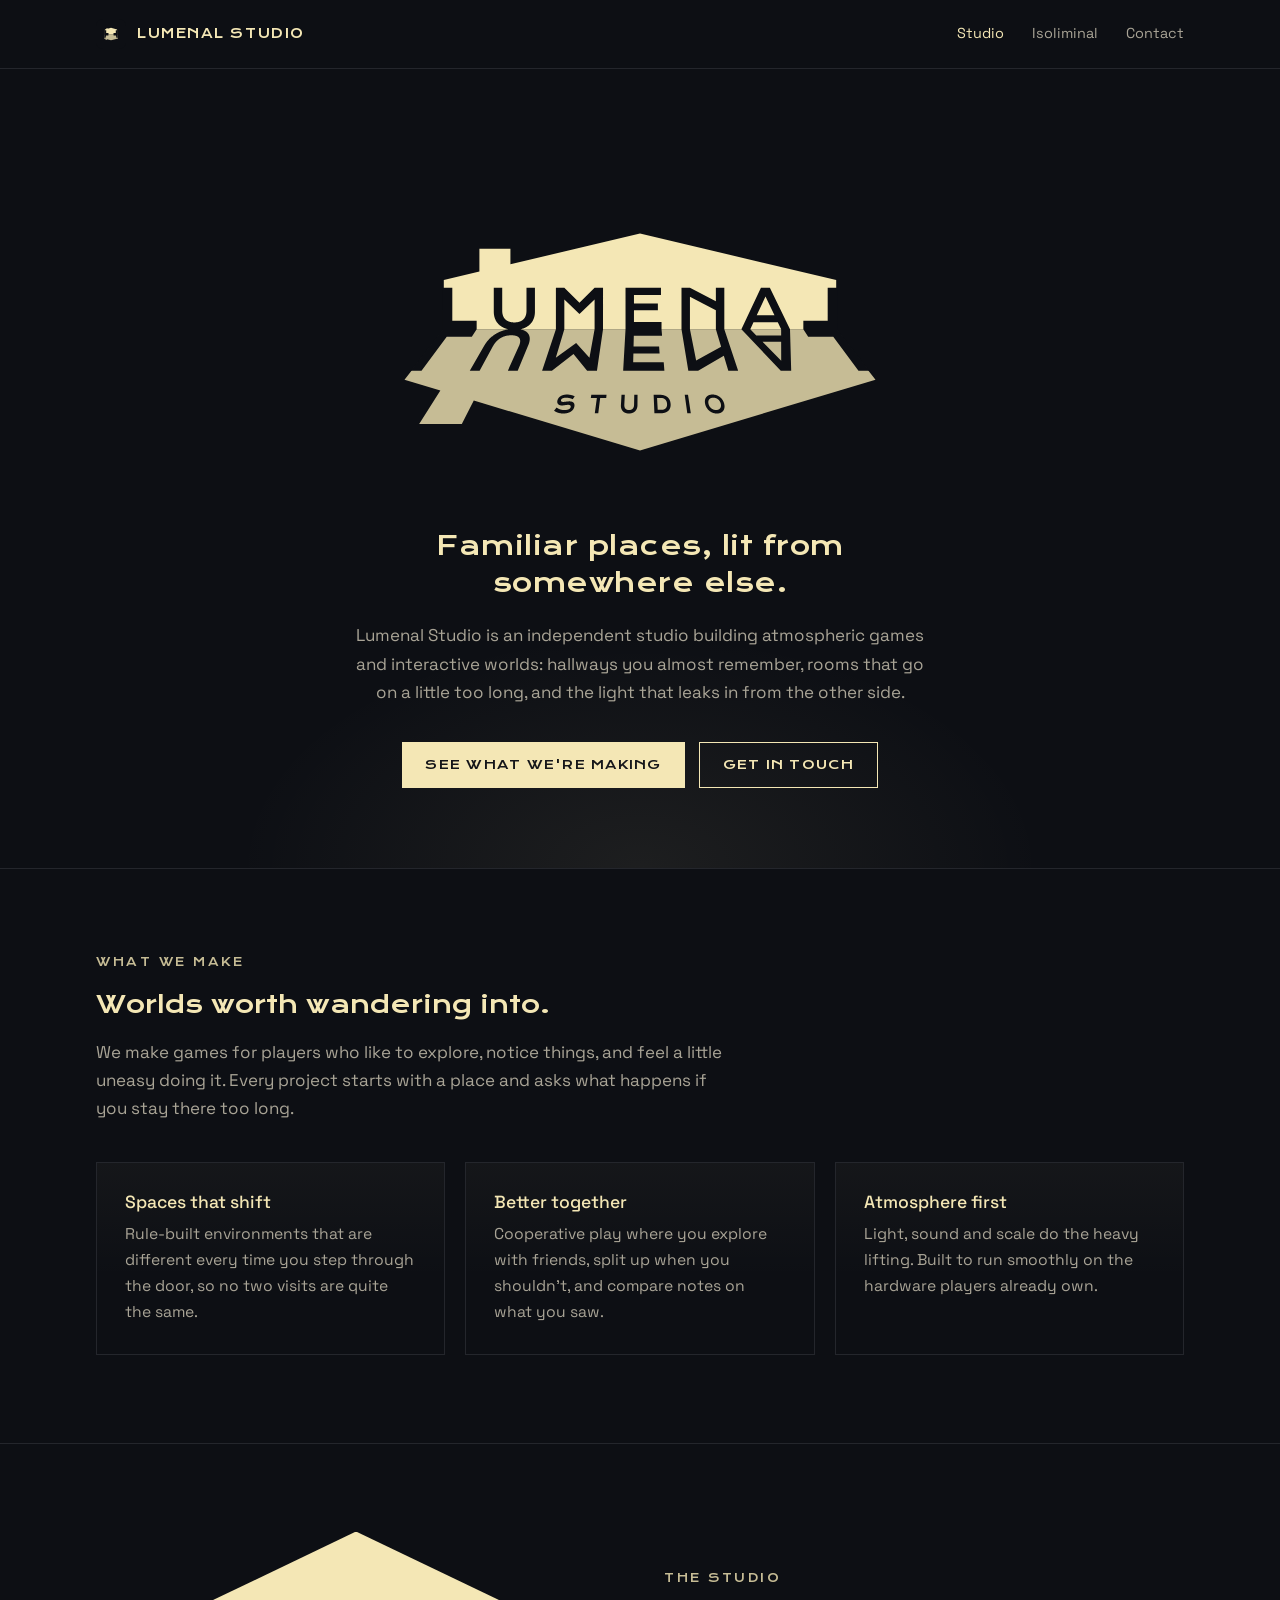
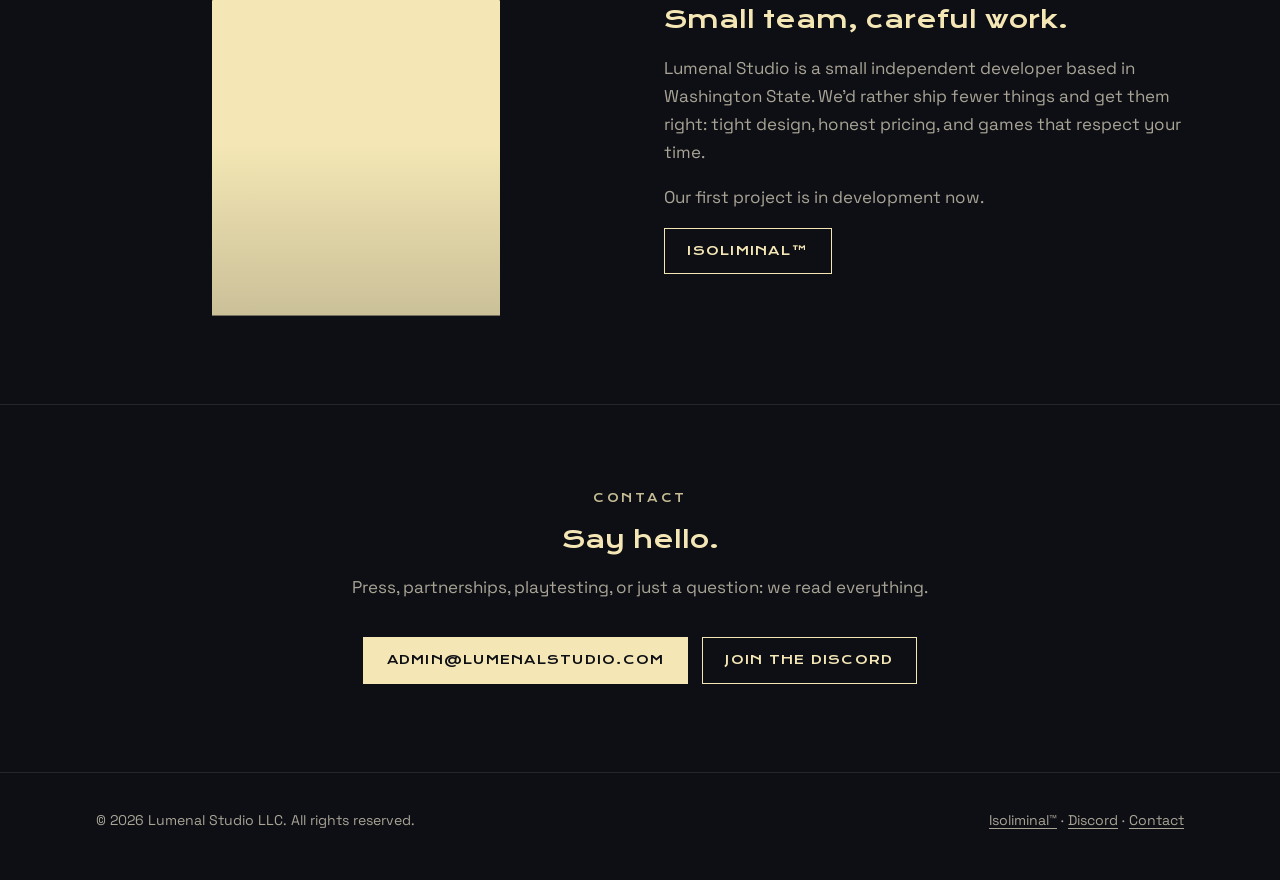
==== index.html @ 5b9efa75 "Initial site: home, Isoliminal coming-soon page, 404 Co-Authored-By: Claude Opus 5.5 <noreply@anthro" ====
<!DOCTYPE html>
<html lang="en">
<head>
  <meta charset="utf-8">
  <meta name="viewport" content="width=device-width, initial-scale=1">
  <title>Lumenal Studio · Independent Games &amp; Interactive Worlds</title>
  <meta name="description" content="Lumenal Studio is an independent studio making atmospheric games and interactive worlds set in familiar spaces that feel just slightly wrong.">
  <meta name="keywords" content="indie game studio, independent games, liminal spaces, atmospheric games, exploration games, procedural generation, cooperative games, Lumenal Studio">
  <link rel="canonical" href="https://lumenalstudio.com/">
  <meta property="og:type" content="website">
  <meta property="og:title" content="Lumenal Studio">
  <meta property="og:description" content="Independent games set in familiar spaces that feel just slightly wrong.">
  <meta property="og:url" content="https://lumenalstudio.com/">
  <meta property="og:image" content="https://lumenalstudio.com/assets/img/og-image.png">
  <meta name="twitter:card" content="summary_large_image">
  <meta name="theme-color" content="#0D0F14">
  <link rel="icon" href="/favicon.ico" sizes="any">
  <link rel="icon" href="/assets/img/icon.svg" type="image/svg+xml">
  <link rel="apple-touch-icon" href="/apple-touch-icon.png">
  <link rel="preload" href="/assets/fonts/krona-one.woff2" as="font" type="font/woff2" crossorigin>
  <link rel="stylesheet" href="/assets/css/site.css">
</head>
<body>
  <header class="site-header">
    <div class="wrap">
      <a class="brand" href="/"><img src="/assets/img/icon.svg" alt="" width="30" height="30"><span>LUMENAL STUDIO</span></a>
      <nav class="nav" aria-label="Main">
        <a href="/" aria-current="page">Studio</a>
        <a href="/isoliminal/">Isoliminal</a>
        <a href="#contact">Contact</a>
      </nav>
    </div>
  </header>

  <main>
    <div class="hero">
      <div class="wrap">
        <img class="logo" src="/assets/img/logo.svg" alt="Lumenal Studio" width="596" height="318">
        <h1>Familiar places, lit from somewhere else.</h1>
        <p>Lumenal Studio is an independent studio building atmospheric games and interactive worlds: hallways you almost remember, rooms that go on a little too long, and the light that leaks in from the other side.</p>
        <div class="actions">
          <a class="btn" href="/isoliminal/">See what we're making</a>
          <a class="btn ghost" href="#contact">Get in touch</a>
        </div>
      </div>
    </div>

    <section>
      <div class="wrap">
        <p class="eyebrow">What we make</p>
        <h2>Worlds worth wandering into.</h2>
        <p class="lede">We make games for players who like to explore, notice things, and feel a little uneasy doing it. Every project starts with a place and asks what happens if you stay there too long.</p>
        <div class="grid">
          <div class="card">
            <h3>Spaces that shift</h3>
            <p>Rule-built environments that are different every time you step through the door, so no two visits are quite the same.</p>
          </div>
          <div class="card">
            <h3>Better together</h3>
            <p>Cooperative play where you explore with friends, split up when you shouldn't, and compare notes on what you saw.</p>
          </div>
          <div class="card">
            <h3>Atmosphere first</h3>
            <p>Light, sound and scale do the heavy lifting. Built to run smoothly on the hardware players already own.</p>
          </div>
        </div>
      </div>
    </section>

    <section>
      <div class="wrap feature">
        <div class="door" aria-hidden="true"></div>
        <div>
          <p class="eyebrow">The studio</p>
          <h2>Small team, careful work.</h2>
          <p class="lede">Lumenal Studio is a small independent developer based in Washington State. We'd rather ship fewer things and get them right: tight design, honest pricing, and games that respect your time.</p>
          <p class="lede">Our first project is in development now.</p>
          <a class="btn ghost" href="/isoliminal/">Isoliminal&trade;</a>
        </div>
      </div>
    </section>

    <section id="contact">
      <div class="wrap" style="text-align:center">
        <p class="eyebrow">Contact</p>
        <h2>Say hello.</h2>
        <p class="lede" style="margin-inline:auto">Press, partnerships, playtesting, or just a question: we read everything.</p>
        <div class="actions">
          <a class="btn" href="mailto:admin@lumenalstudio.com">admin@lumenalstudio.com</a>
          <a class="btn ghost" href="https://discord.gg/PWFHMwjmM" rel="noopener">Join the Discord</a>
        </div>
      </div>
    </section>
  </main>

  <footer class="site-footer">
    <div class="wrap">
      <span>&copy; 2026 Lumenal Studio LLC. All rights reserved.</span>
      <span><a href="/isoliminal/">Isoliminal&trade;</a> · <a href="https://discord.gg/PWFHMwjmM" rel="noopener">Discord</a> · <a href="mailto:admin@lumenalstudio.com">Contact</a></span>
    </div>
  </footer>
</body>
</html>
---- assets/css/site.css ----
@font-face { font-family: "Krona One"; src: url("../fonts/krona-one.woff2") format("woff2"); font-weight: 400; font-display: swap; }
@font-face { font-family: "Space Grotesk"; src: url("../fonts/space-grotesk-400.woff2") format("woff2"); font-weight: 400; font-display: swap; }
@font-face { font-family: "Space Grotesk"; src: url("../fonts/space-grotesk-500.woff2") format("woff2"); font-weight: 500; font-display: swap; }

:root {
  --black: #0D0F14;
  --light: #F4E7B5;
  --floor: #C6BC95;
  --ink-soft: #A9A496;
  --line: #24262c;
  --max: 68rem;
}

* { box-sizing: border-box; }
html { background: var(--black); }
body {
  margin: 0;
  color: var(--light);
  background: var(--black);
  font: 400 1.0625rem/1.65 "Space Grotesk", system-ui, sans-serif;
  -webkit-font-smoothing: antialiased;
}
a { color: var(--light); text-underline-offset: 0.2em; }
a:hover { color: #fff; }
:focus-visible { outline: 2px solid var(--light); outline-offset: 3px; }

.wrap { width: min(100% - 3rem, var(--max)); margin-inline: auto; }

/* Header */
.site-header { border-bottom: 1px solid var(--line); }
.site-header .wrap { display: flex; align-items: center; justify-content: space-between; height: 4.25rem; }
.brand { display: flex; align-items: center; gap: .7rem; text-decoration: none; font-family: "Krona One", sans-serif; font-size: .8rem; letter-spacing: .12em; }
.brand img { width: 30px; height: 30px; }
.nav { display: flex; gap: 1.75rem; font-size: .9rem; }
.nav a { text-decoration: none; color: var(--ink-soft); }
.nav a:hover, .nav a[aria-current="page"] { color: var(--light); }

/* Hero */
.hero { position: relative; text-align: center; padding: clamp(4rem, 12vw, 8rem) 0 clamp(3rem, 8vw, 5rem); overflow: hidden; }
.hero::before {
  content: ""; position: absolute; inset: auto 0 0 0; height: 70%;
  background: radial-gradient(ellipse 45% 60% at 50% 100%, rgba(244,231,181,.07), transparent 70%);
  pointer-events: none;
}
.hero .logo { width: min(100%, 34rem); height: auto; display: block; margin: 0 auto 2.5rem; }
.hero h1 {
  font: 400 clamp(1.15rem, 2.6vw, 1.6rem)/1.45 "Krona One", sans-serif;
  letter-spacing: .02em; max-width: 36rem; margin: 0 auto 1.25rem;
}
.hero p { color: var(--ink-soft); max-width: 36rem; margin: 0 auto; }

.eyebrow { font: 400 .72rem/1 "Krona One", sans-serif; letter-spacing: .22em; text-transform: uppercase; color: var(--floor); margin: 0 0 1.25rem; }

/* Sections */
section { padding: clamp(3rem, 8vw, 5.5rem) 0; border-top: 1px solid var(--line); }
h2 { font: 400 clamp(1.2rem, 2.4vw, 1.5rem)/1.35 "Krona One", sans-serif; margin: 0 0 1rem; }
h3 { font: 500 1.1rem/1.3 "Space Grotesk", sans-serif; margin: 0 0 .5rem; color: var(--light); }
.lede { max-width: 40rem; color: var(--ink-soft); }

.grid { display: grid; gap: 1.25rem; grid-template-columns: repeat(auto-fit, minmax(16rem, 1fr)); margin-top: 2.5rem; }
.card { border: 1px solid var(--line); padding: 1.75rem; background: linear-gradient(180deg, rgba(244,231,181,.035), transparent 60%); }
.card p { margin: 0; color: var(--ink-soft); font-size: .98rem; }

/* Doorway feature */
.feature { display: grid; gap: 3rem; grid-template-columns: 1fr 1fr; align-items: center; }
.door {
  aspect-ratio: 3 / 4; max-width: 18rem; margin-inline: auto; width: 100%;
  background: var(--light);
  clip-path: polygon(0 18%, 50% 0, 100% 18%, 100% 100%, 0 100%);
  position: relative;
}
.door::after { content: ""; position: absolute; inset: 0; background: linear-gradient(180deg, transparent 55%, rgba(13,15,20,.18)); }
@media (max-width: 760px) { .feature { grid-template-columns: 1fr; } .door { max-width: 11rem; } }

/* Buttons */
.btn {
  display: inline-flex; align-items: center; gap: .6rem;
  font: 400 .78rem/1 "Krona One", sans-serif; letter-spacing: .1em; text-transform: uppercase;
  padding: 1rem 1.4rem; text-decoration: none;
  background: var(--light); color: var(--black); border: 1px solid var(--light);
  transition: background .15s, color .15s;
}
.btn:hover { background: transparent; color: var(--light); }
.btn.ghost { background: transparent; color: var(--light); }
.btn.ghost:hover { background: var(--light); color: var(--black); }
.actions { display: flex; flex-wrap: wrap; gap: .9rem; justify-content: center; margin-top: 2.25rem; }

/* Footer */
.site-footer { border-top: 1px solid var(--line); padding: 2.25rem 0 3rem; font-size: .88rem; color: var(--ink-soft); }
.site-footer .wrap { display: flex; flex-wrap: wrap; gap: 1rem 2rem; justify-content: space-between; }
.site-footer a { color: var(--ink-soft); }

/* Isoliminal page */
.game-hero h1 { font: 400 clamp(2rem, 7vw, 4rem)/1.1 "Krona One", sans-serif; letter-spacing: .04em; margin: 0 auto 1.25rem; max-width: none; }
.game-hero h1 sup { font-size: .3em; vertical-align: super; letter-spacing: 0; color: var(--floor); }
.status { display: inline-block; border: 1px solid var(--floor); color: var(--floor); font: 400 .7rem/1 "Krona One", sans-serif; letter-spacing: .2em; text-transform: uppercase; padding: .6rem .9rem; margin-bottom: 2rem; }
.small { font-size: .82rem; color: var(--ink-soft); }

@media (max-width: 560px) { .nav { gap: 1.1rem; } .brand span { display: none; } }
@media (prefers-reduced-motion: reduce) { * { transition: none !important; } }
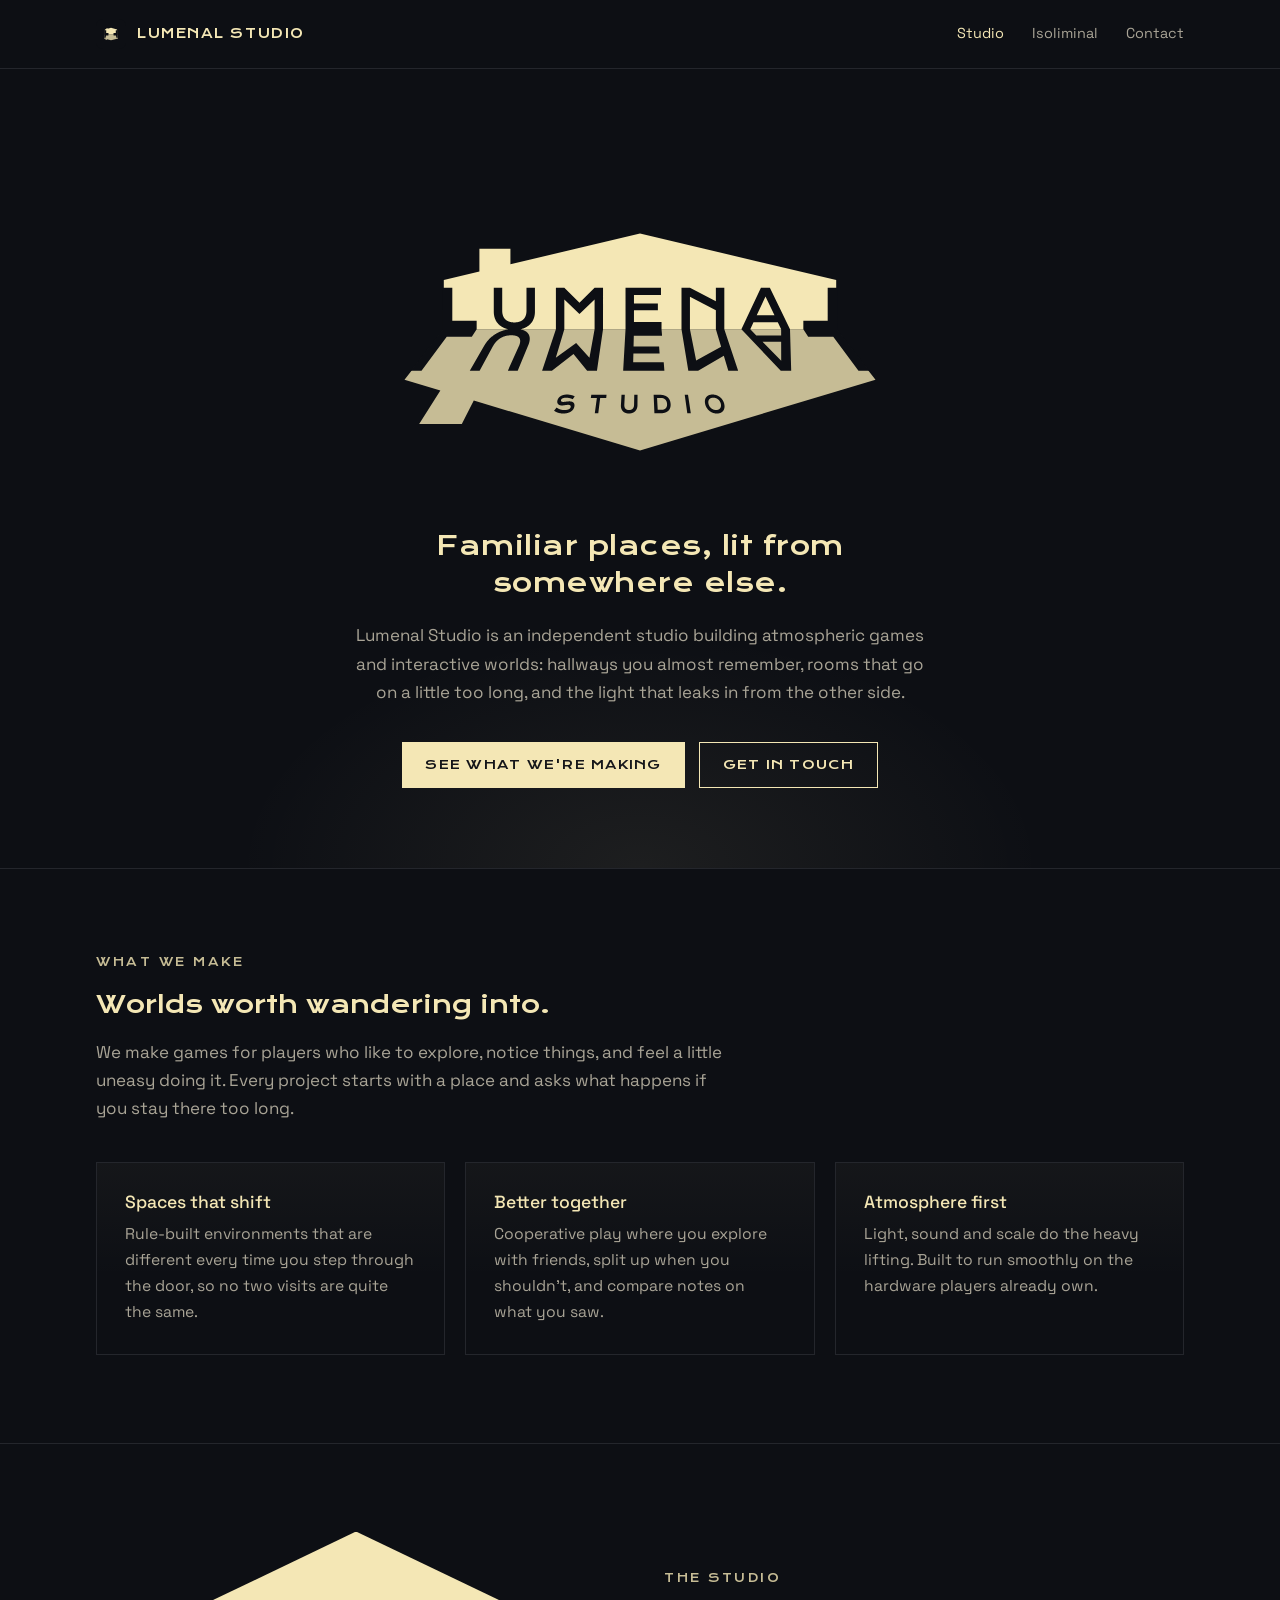
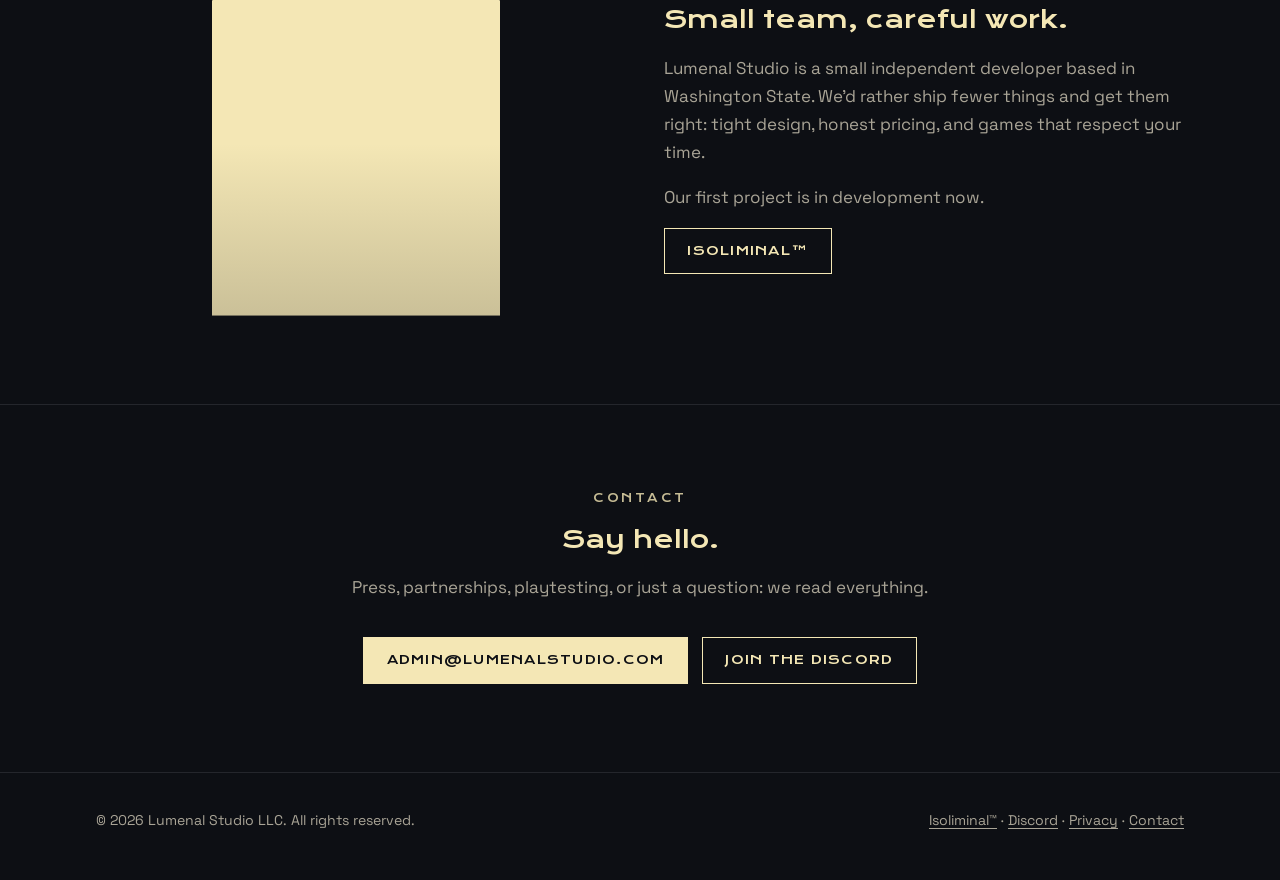
==== commit dc68edc7: "Add privacy policy page and footer links Co-Authored-By: Claude Opus 5.5 <noreply@anthropic.com> Cla" ====
--- a/index.html
+++ b/index.html
@@ -96,7 +96,7 @@
   <footer class="site-footer">
     <div class="wrap">
       <span>&copy; 2026 Lumenal Studio LLC. All rights reserved.</span>
-      <span><a href="/isoliminal/">Isoliminal&trade;</a> · <a href="https://discord.gg/PWFHMwjmM" rel="noopener">Discord</a> · <a href="mailto:admin@lumenalstudio.com">Contact</a></span>
+      <span><a href="/isoliminal/">Isoliminal&trade;</a> · <a href="https://discord.gg/PWFHMwjmM" rel="noopener">Discord</a> · <a href="/privacy/">Privacy</a> · <a href="mailto:admin@lumenalstudio.com">Contact</a></span>
     </div>
   </footer>
 </body>
